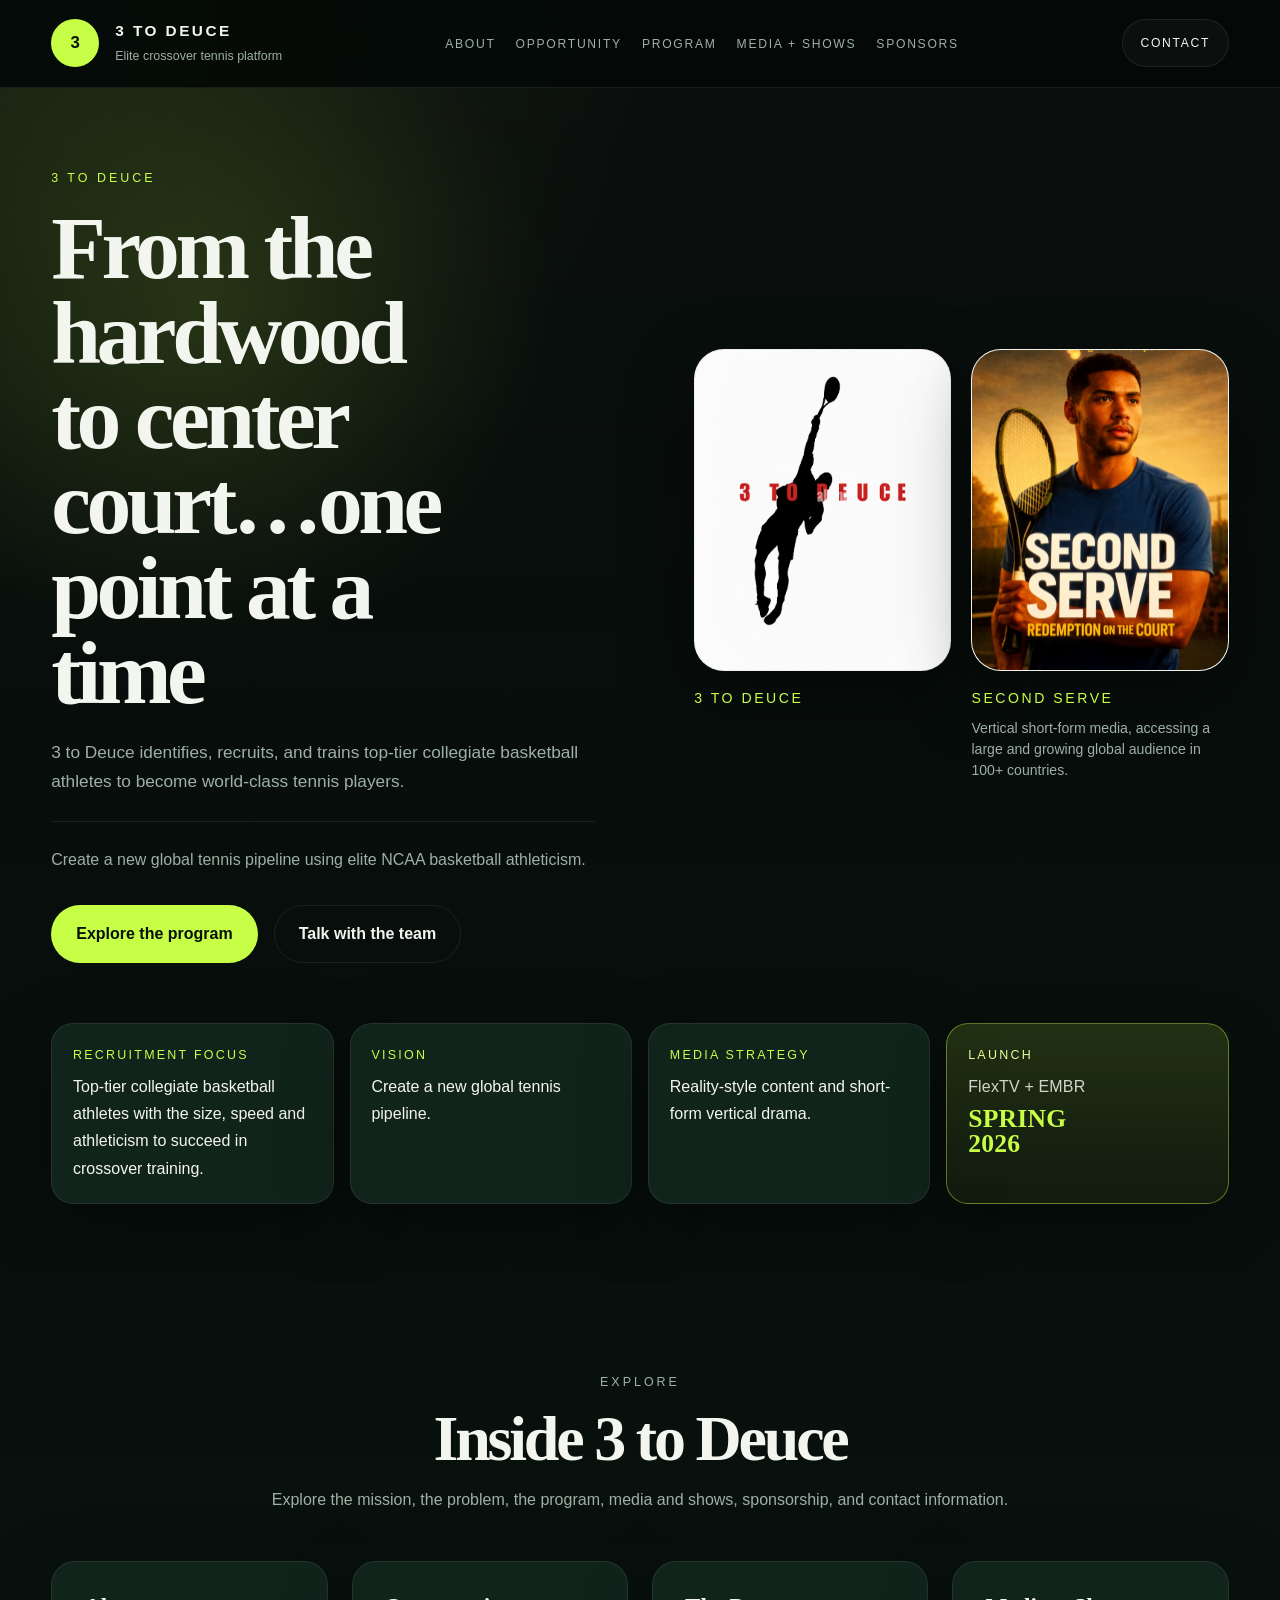
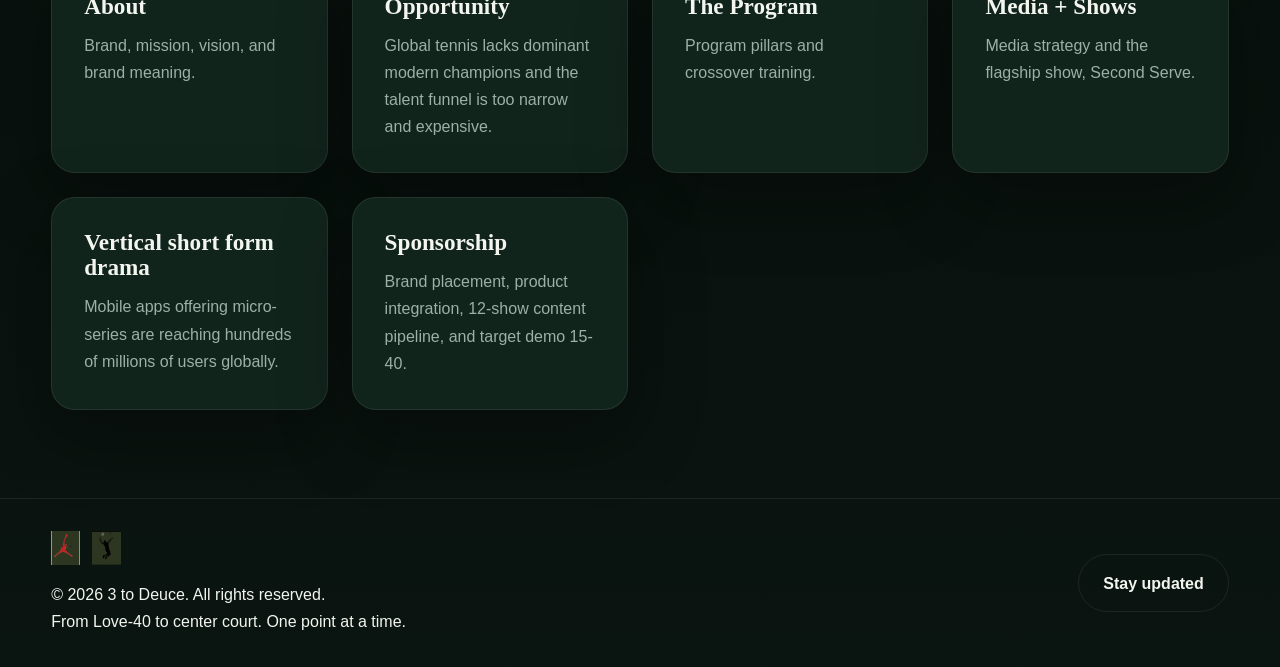
==== index.html @ 53a0b72f "Initial website publish" ====
<!DOCTYPE html>
<html lang="en">
<head>
    <meta charset="UTF-8">
    <meta name="viewport" content="width=device-width, initial-scale=1.0">
    <title>3 to Deuce | Home</title>
    <link rel="stylesheet" href="styles.css">
</head>
<body data-page="home">
    <header>
        <nav class="navbar">
            <div class="container nav-shell">
                <a class="brand-lockup" href="index.html" aria-label="3 to Deuce home">
                    <span class="brand-mark">3</span>
                    <span class="brand-copy">
                        <strong>3 to Deuce</strong>
                        <span>Elite crossover tennis platform</span>
                    </span>
                </a>
                <ul class="nav-menu nav-menu-desktop">
                    <li><a href="about.html">About</a></li>
                    <li><a href="opportunity.html">Opportunity</a></li>
                    <li><a href="program.html">Program</a></li>
                    <li><a href="media.html">Media + Shows</a></li>
                    <li><a href="sponsorship.html">Sponsors</a></li>
                </ul>
                <div class="nav-actions">
                    <a href="contact.html" class="nav-contact">Contact</a>
                    <button class="menu-toggle" type="button" aria-expanded="false" aria-controls="site-menu">
                        <span>Menu</span>
                        <span class="menu-toggle-icon" aria-hidden="true"></span>
                    </button>
                </div>
            </div>
            <div class="nav-panel" id="site-menu">
                <div class="container nav-panel-inner">
                    <ul class="nav-menu">
                        <li><a href="index.html">Home</a></li>
                        <li><a href="about.html">About</a></li>
                        <li><a href="opportunity.html">Opportunity</a></li>
                        <li><a href="program.html">The Program</a></li>
                        <li><a href="media.html">Media + Shows</a></li>
                        <li><a href="sponsorship.html">Sponsorship</a></li>
                        <li><a href="contact.html">Contact</a></li>
                    </ul>
                </div>
            </div>
        </nav>
    </header>

    <main>
        <section class="hero hero-home">
            <div class="container hero-content">
                <div class="hero-copy">
                    <p class="eyebrow">3 to Deuce</p>
                    <h1>From the hardwood to center court…one point at a time</h1>
                    <p class="lead">3 to Deuce identifies, recruits, and trains top-tier collegiate basketball athletes to become world-class tennis players.</p>
                    <div class="hero-summary reveal">
                        <p>Create a new global tennis pipeline using elite NCAA basketball athleticism.</p>
                    </div>
                    <div class="cta-group">
                        <a href="program.html" class="cta-button primary">Explore the program</a>
                        <a href="contact.html" class="cta-button ghost">Talk with the team</a>
                    </div>
                </div>
                <div class="hero-gallery reveal">
                    <div class="hero-visual">
                        <div class="hero-visual-frame">
                            <img src="images/updated-logo.jpg" alt="3 to Deuce tennis silhouette artwork">
                        </div>
                        <div class="hero-visual-caption">
                            <span>3 to Deuce</span>
                        </div>
                    </div>
                    <div class="hero-visual">
                        <div class="hero-visual-frame">
                            <img src="images/show-poster.png" alt="Second Serve poster">
                        </div>
                        <div class="hero-visual-caption hero-visual-caption-detail">
                            <span>Second Serve</span>
                            <p>Vertical short-form media, accessing a large and growing global audience in 100+ countries.</p>
                        </div>
                    </div>
                </div>
            </div>
            <div class="container stats-strip">
                <div class="stat-card reveal">
                    <span class="stat">Recruitment focus</span>
                    <p>Top-tier collegiate basketball athletes with the size, speed and athleticism to succeed in crossover training.</p>
                </div>
                <div class="stat-card reveal">
                    <span class="stat">Vision</span>
                    <p>Create a new global tennis pipeline.</p>
                </div>
                <div class="stat-card reveal">
                    <span class="stat">Media strategy</span>
                    <p>Reality-style content and short-form vertical drama.</p>
                </div>
                <div class="stat-card reveal launch-card">
                    <span class="stat">Launch</span>
                    <p class="launch-copy">FlexTV + EMBR</p>
                    <p class="launch-date"><span>Spring</span><span>2026</span></p>
                </div>
            </div>
        </section>

        <section class="section">
            <div class="container">
                <div class="section-header">
                    <p class="eyebrow">Explore</p>
                    <h2>Inside 3 to Deuce</h2>
                    <p>Explore the mission, the problem, the program, media and shows, sponsorship, and contact information.</p>
                </div>
                <div class="grid three-column">
                    <a class="card page-card reveal" href="about.html">
                        <h3>About</h3>
                        <p>Brand, mission, vision, and brand meaning.</p>
                    </a>
                    <a class="card page-card reveal" href="opportunity.html">
                        <h3>Opportunity</h3>
                        <p>Global tennis lacks dominant modern champions and the talent funnel is too narrow and expensive.</p>
                    </a>
                    <a class="card page-card reveal" href="program.html">
                        <h3>The Program</h3>
                        <p>Program pillars and crossover training.</p>
                    </a>
                    <a class="card page-card reveal" href="media.html">
                        <h3>Media + Shows</h3>
                        <p>Media strategy and the flagship show, Second Serve.</p>
                    </a>
                    <div class="card reveal">
                        <h3>Vertical short form drama</h3>
                        <p>Mobile apps offering micro-series are reaching hundreds of millions of users globally.</p>
                    </div>
                    <a class="card page-card reveal" href="sponsorship.html">
                        <h3>Sponsorship</h3>
                        <p>Brand placement, product integration, 12-show content pipeline, and target demo 15-40.</p>
                    </a>
                </div>
            </div>
        </section>
    </main>

    <footer>
        <div class="container footer-grid">
            <div>
                <div class="footer-logos">
                    <img src="images/logo1-transparent.png" alt="3 to Deuce silhouette logo">
                    <img src="images/logo2-transparent.png" alt="3 to Deuce wordmark logo">
                </div>
                <p>&copy; 2026 3 to Deuce. All rights reserved.</p>
                <p>From Love-40 to center court. One point at a time.</p>
            </div>
            <div class="footer-cta">
                <a href="contact.html" class="cta-button ghost">Stay updated</a>
            </div>
        </div>
    </footer>

    <script src="script.js"></script>
</body>
</html>
---- styles.css ----
* {
    margin: 0;
    padding: 0;
    box-sizing: border-box;
}

:root {
    --bg: #050a08;
    --bg-2: #0a1410;
    --surface: #0e1c17;
    --surface-2: #13261e;
    --card: rgba(19, 38, 30, 0.92);
    --text: #f3f5ef;
    --muted: #9db0a6;
    --accent: #c7ff47;
    --accent-dark: #9dd12a;
    --line: rgba(255, 255, 255, 0.08);
    --shadow: 0 24px 70px rgba(0, 0, 0, 0.38);
    --font-sans: "Avenir Next", "Helvetica Neue", "Arial Narrow", sans-serif;
    --font-serif: "Iowan Old Style", "Palatino Linotype", "Book Antiqua", serif;
}

html {
    scroll-behavior: smooth;
}

body {
    font-family: var(--font-sans);
    line-height: 1.7;
    color: var(--text);
    background:
        radial-gradient(circle at top left, rgba(199, 255, 71, 0.09), transparent 25%),
        linear-gradient(180deg, var(--bg) 0%, var(--bg-2) 100%);
}

img {
    max-width: 100%;
    display: block;
}

a {
    color: inherit;
}

.container {
    width: min(1240px, 92vw);
    margin: 0 auto;
}

.navbar {
    position: sticky;
    top: 0;
    z-index: 30;
    background: rgba(5, 10, 8, 0.92);
    backdrop-filter: blur(18px);
    border-bottom: 1px solid var(--line);
}

.navbar.scrolled {
    box-shadow: 0 14px 40px rgba(0, 0, 0, 0.35);
}

.nav-shell {
    display: flex;
    align-items: center;
    justify-content: space-between;
    gap: 1.25rem;
    padding: 1.15rem 0;
}

.brand-lockup {
    display: inline-flex;
    align-items: center;
    gap: 1rem;
    text-decoration: none;
    flex-shrink: 0;
}

.brand-mark {
    display: inline-flex;
    align-items: center;
    justify-content: center;
    width: 48px;
    height: 48px;
    border-radius: 999px;
    background: var(--accent);
    color: #071008;
    font-size: 1.05rem;
    font-weight: 800;
}

.brand-copy {
    display: flex;
    flex-direction: column;
    gap: 0.1rem;
}

.brand-copy strong {
    text-transform: uppercase;
    letter-spacing: 0.16em;
    font-size: 0.96rem;
}

.brand-copy span {
    color: var(--muted);
    font-size: 0.78rem;
}

.nav-menu {
    list-style: none;
}

.nav-menu-desktop {
    display: flex;
    align-items: center;
    justify-content: center;
    gap: 1.25rem;
    flex: 1;
    min-width: 0;
}

.nav-menu-desktop a,
.nav-contact,
.menu-toggle {
    text-decoration: none;
    text-transform: uppercase;
    letter-spacing: 0.14em;
    font-size: 0.76rem;
}

.nav-menu-desktop a {
    color: var(--muted);
    padding: 0.5rem 0;
    border-bottom: 1px solid transparent;
}

.nav-menu-desktop a:hover,
.nav-menu-desktop a.is-active {
    color: var(--accent);
    border-color: var(--accent);
}

.nav-actions {
    display: flex;
    align-items: center;
    gap: 0.75rem;
}

.nav-contact,
.menu-toggle,
.cta-button,
.submit-button {
    border-radius: 999px;
}

.nav-contact,
.menu-toggle {
    display: inline-flex;
    align-items: center;
    gap: 0.75rem;
    min-height: 46px;
    padding: 0.8rem 1.1rem;
    border: 1px solid var(--line);
    background: rgba(255, 255, 255, 0.03);
}

.nav-contact:hover,
.menu-toggle:hover {
    border-color: rgba(199, 255, 71, 0.45);
    color: var(--accent);
}

.nav-contact.is-active {
    background: var(--accent);
    color: #071008;
    border-color: var(--accent);
}

.menu-toggle {
    display: none;
    color: var(--text);
    cursor: pointer;
}

.menu-toggle-icon,
.menu-toggle-icon::before,
.menu-toggle-icon::after {
    display: block;
    width: 18px;
    height: 1.5px;
    background: currentColor;
    transition: transform 0.25s ease;
    content: "";
}

.menu-toggle-icon {
    position: relative;
}

.menu-toggle-icon::before,
.menu-toggle-icon::after {
    position: absolute;
    left: 0;
}

.menu-toggle-icon::before {
    top: -6px;
}

.menu-toggle-icon::after {
    top: 6px;
}

.navbar.menu-open .menu-toggle-icon {
    background: transparent;
}

.navbar.menu-open .menu-toggle-icon::before {
    transform: translateY(6px) rotate(45deg);
}

.navbar.menu-open .menu-toggle-icon::after {
    transform: translateY(-6px) rotate(-45deg);
}

.nav-panel {
    max-height: 0;
    overflow: hidden;
    border-top: 1px solid transparent;
    transition: max-height 0.3s ease, border-color 0.3s ease;
}

.navbar.menu-open .nav-panel {
    max-height: 420px;
    border-color: var(--line);
}

.nav-panel-inner {
    display: block;
    padding: 1.5rem 0 2rem;
}

.nav-panel .nav-menu {
    display: grid;
    grid-template-columns: repeat(2, minmax(180px, 1fr));
    gap: 0.8rem 1.5rem;
}

.nav-panel .nav-menu a {
    text-decoration: none;
    font-family: var(--font-serif);
    font-size: clamp(1.2rem, 2vw, 1.6rem);
    line-height: 1.1;
}

.nav-panel .nav-menu a:hover,
.nav-panel .nav-menu a.is-active {
    color: var(--accent);
}

.hero,
.page-hero {
    position: relative;
    overflow: hidden;
}

.hero {
    padding: 5rem 0 5rem;
}

.page-hero {
    padding: 4.5rem 0 2.5rem;
}

.hero::before,
.page-hero::before {
    content: "";
    position: absolute;
    inset: 0;
    background:
        radial-gradient(circle at 16% 18%, rgba(199, 255, 71, 0.12), transparent 24%),
        linear-gradient(180deg, rgba(255, 255, 255, 0.02), transparent 60%);
    pointer-events: none;
}

.hero-content,
.page-hero .container {
    position: relative;
    z-index: 1;
}

.hero-content {
    display: grid;
    grid-template-columns: minmax(0, 1.05fr) minmax(320px, 0.95fr);
    gap: 3.25rem;
    align-items: center;
}

.eyebrow {
    margin-bottom: 1rem;
    color: var(--accent);
    text-transform: uppercase;
    letter-spacing: 0.24em;
    font-size: 0.78rem;
}

.hero-copy h1,
.page-hero h1,
.section-header h2 {
    font-family: var(--font-serif);
    line-height: 0.95;
    letter-spacing: -0.05em;
}

.hero-copy h1 {
    max-width: 9ch;
    font-size: clamp(3.4rem, 7vw, 6.9rem);
    margin-bottom: 1.4rem;
}

.page-hero h1 {
    max-width: 12ch;
    font-size: clamp(3rem, 6vw, 5.4rem);
    margin-bottom: 1rem;
}

.section-header {
    max-width: 760px;
    margin: 0 auto 3rem;
    text-align: center;
}

.section-header-left {
    margin: 0;
    text-align: left;
}

.section-header h2 {
    font-size: clamp(2.3rem, 5vw, 4.1rem);
    margin-bottom: 1rem;
}

.section-header p,
.lead,
.hero-summary,
.page-hero .lead {
    color: var(--muted);
}

.lead {
    max-width: 38rem;
    font-size: 1.08rem;
}

.hero-summary {
    max-width: 34rem;
    margin-top: 1.5rem;
    padding-top: 1.5rem;
    border-top: 1px solid var(--line);
}

.cta-group {
    display: flex;
    flex-wrap: wrap;
    gap: 1rem;
    margin-top: 2rem;
}

.cta-button {
    display: inline-flex;
    align-items: center;
    justify-content: center;
    min-height: 50px;
    padding: 0.9rem 1.5rem;
    border: 1px solid transparent;
    font-weight: 700;
    text-decoration: none;
}

.cta-button.primary,
.submit-button {
    background: var(--accent);
    color: #071008;
}

.cta-button.primary:hover,
.submit-button:hover {
    background: var(--accent-dark);
}

.cta-button.ghost {
    background: transparent;
    border-color: var(--line);
    color: var(--text);
}

.cta-button.ghost:hover {
    border-color: rgba(199, 255, 71, 0.45);
    color: var(--accent);
}

.hero-visual {
    justify-self: end;
    width: min(100%, 470px);
}

.hero-gallery {
    display: grid;
    grid-template-columns: repeat(2, minmax(0, 1fr));
    gap: 1.25rem;
    align-items: start;
    justify-self: end;
    width: min(100%, 760px);
}

.hero-home .hero-gallery .hero-visual {
    width: 100%;
}

.hero-visual-frame {
    background: #eef0ea;
    border-radius: 30px;
    overflow: hidden;
    border: 1px solid rgba(255, 255, 255, 0.08);
    box-shadow: var(--shadow);
}

.hero-visual-frame img {
    width: 100%;
    aspect-ratio: 4 / 5;
    object-fit: cover;
}

.hero-visual-caption {
    display: flex;
    align-items: center;
    margin-top: 1rem;
    font-size: 0.88rem;
}

.hero-visual-caption span {
    color: var(--accent);
    text-transform: uppercase;
    letter-spacing: 0.18em;
    white-space: nowrap;
}

.hero-visual-caption-detail {
    display: grid;
    gap: 0.45rem;
    align-items: start;
}

.hero-visual-caption-detail p {
    margin: 0;
    color: var(--muted);
    line-height: 1.5;
}

.stats-strip {
    display: grid;
    grid-template-columns: repeat(4, minmax(0, 1fr));
    gap: 1rem;
    margin-top: 3.75rem;
}

.section {
    padding: 5.5rem 0;
}

.section + .section {
    border-top: 1px solid var(--line);
}

.grid {
    display: grid;
    gap: 1.5rem;
}

.grid.two-column {
    grid-template-columns: repeat(auto-fit, minmax(280px, 1fr));
}

.grid.three-column {
    grid-template-columns: repeat(auto-fit, minmax(260px, 1fr));
}

.grid.four-column {
    grid-template-columns: repeat(auto-fit, minmax(220px, 1fr));
}

.stat-card,
.card,
.story-card,
.highlight,
.contact-form,
.contact-info {
    background: var(--card);
    border: 1px solid var(--line);
    box-shadow: var(--shadow);
}

.stat-card {
    border-radius: 22px;
    padding: 1.3rem;
}

.launch-card {
    background: linear-gradient(180deg, rgba(199, 255, 71, 0.14), rgba(199, 255, 71, 0.05));
    border-color: rgba(199, 255, 71, 0.4);
    box-shadow: 0 24px 54px rgba(0, 0, 0, 0.34);
    overflow: hidden;
}

.launch-card .stat {
    color: #e6ff9a;
}

.stat {
    display: block;
    margin-bottom: 0.45rem;
    color: var(--accent);
    text-transform: uppercase;
    letter-spacing: 0.18em;
    font-size: 0.78rem;
}

.launch-badge {
    display: inline-flex;
    align-items: center;
    padding: 0.28rem 0.7rem;
    border-radius: 999px;
    background: rgba(199, 255, 71, 0.14);
    border: 1px solid rgba(199, 255, 71, 0.38);
    color: var(--accent);
    font-weight: 700;
    letter-spacing: 0.06em;
    text-transform: uppercase;
    white-space: nowrap;
}

.launch-copy {
    margin: 0;
    color: rgba(244, 245, 238, 0.84);
    font-size: 1rem;
    letter-spacing: 0.01em;
}

.launch-date {
    margin: 0.45rem 0 0;
    display: grid;
    gap: 0.02rem;
    font-family: var(--font-serif);
    font-size: clamp(1.7rem, 3.2vw, 2.45rem);
    font-weight: 900;
    line-height: 0.92;
    color: var(--accent);
    text-transform: uppercase;
    letter-spacing: 0.01em;
    text-shadow: 0 0 18px rgba(199, 255, 71, 0.18);
}

.launch-date span {
    display: block;
}

.launch-card .launch-date {
    font-size: clamp(1.3rem, 2vw, 1.85rem) !important;
    line-height: 0.96;
    letter-spacing: 0.01em;
    text-shadow: none;
    max-width: 100%;
}

.card,
.story-card,
.highlight,
.cta-panel {
    border-radius: 24px;
    padding: 2rem;
}

.card {
    min-height: 100%;
}

.page-card {
    text-decoration: none;
    transition: transform 0.2s ease, border-color 0.2s ease;
}

.page-card:hover {
    transform: translateY(-4px);
    border-color: rgba(199, 255, 71, 0.45);
}

.card h3,
.card h4,
.story-card h3,
.highlight h4,
.cta-panel p {
    font-family: var(--font-serif);
    line-height: 1.08;
}

.card h3,
.card h4,
.story-card h3 {
    font-size: 1.45rem;
    margin-bottom: 0.8rem;
}

.card p,
.story-card p,
.highlight p,
.contact-info p,
.cta-panel {
    color: var(--muted);
}

.story-card {
    margin-top: 2rem;
}

.pipeline {
    display: grid;
    grid-template-columns: repeat(auto-fit, minmax(220px, 1fr));
    gap: 1.25rem;
    margin-top: 2rem;
}

.pipeline h4 {
    color: var(--accent);
    margin-bottom: 0.45rem;
}

.media-panel {
    margin-top: 2rem;
}

.media-panel.highlight .partner-name {
    margin: 0.45rem 0 0.85rem;
    font-family: var(--font-serif);
    font-size: clamp(2.4rem, 5vw, 3.6rem) !important;
    font-weight: 900;
    line-height: 0.92;
    color: var(--accent) !important;
    letter-spacing: 0.02em;
    text-shadow: 0 0 18px rgba(199, 255, 71, 0.16);
}

.show-layout {
    display: grid;
    grid-template-columns: minmax(260px, 0.75fr) minmax(0, 1fr);
    gap: 2rem;
    align-items: center;
}

.show-poster img {
    width: 100%;
    border-radius: 20px;
    border: 1px solid var(--line);
}

.show-meta {
    margin-top: 1rem;
    padding-left: 1rem;
    border-left: 2px solid var(--accent);
}

.sponsorship-hero {
    display: grid;
    grid-template-columns: minmax(0, 1fr) 220px;
    gap: 2rem;
    align-items: center;
    margin-bottom: 2.5rem;
}

.sponsorship-visual img {
    filter: drop-shadow(0 18px 38px rgba(0, 0, 0, 0.38));
}

.cta-panel {
    margin-top: 2rem;
    border: 1px solid rgba(199, 255, 71, 0.22);
    background: rgba(199, 255, 71, 0.05);
    text-align: center;
}

.contact-layout {
    display: grid;
    grid-template-columns: repeat(auto-fit, minmax(300px, 1fr));
    gap: 2rem;
}

.contact-form,
.contact-info {
    border-radius: 26px;
    padding: 2rem;
}

.form-group {
    margin-bottom: 1.35rem;
}

label {
    display: block;
    margin-bottom: 0.45rem;
    color: var(--muted);
    text-transform: uppercase;
    letter-spacing: 0.14em;
    font-size: 0.78rem;
}

input,
textarea {
    width: 100%;
    padding: 0.95rem 1rem;
    border-radius: 16px;
    border: 1px solid var(--line);
    background: rgba(255, 255, 255, 0.03);
    color: var(--text);
    font: inherit;
}

input:focus,
textarea:focus {
    outline: 1px solid var(--accent);
    outline-offset: 2px;
}

.submit-button {
    width: 100%;
    min-height: 50px;
    border: none;
    font-size: 1rem;
    font-weight: 700;
    cursor: pointer;
}

footer {
    border-top: 1px solid var(--line);
}

.footer-grid {
    display: flex;
    justify-content: space-between;
    align-items: center;
    gap: 2rem;
    padding: 2rem 0;
}

.footer-logos {
    display: flex;
    align-items: center;
    gap: 0.75rem;
    margin-bottom: 1rem;
}

.footer-logos img {
    height: 34px;
    width: auto;
}

.site-footer-minimal {
    background: rgba(0, 0, 0, 0.15);
}

.reveal {
    opacity: 0;
    transform: translateY(22px);
    transition: opacity 0.7s ease, transform 0.7s ease;
}

.reveal.show {
    opacity: 1;
    transform: translateY(0);
}

@media (max-width: 1080px) {
    .hero-content,
    .stats-strip,
    .show-layout,
    .sponsorship-hero {
        grid-template-columns: 1fr;
    }

    .hero-visual {
        justify-self: start;
    }

    .hero-gallery {
        grid-template-columns: 1fr;
        justify-self: start;
        width: min(100%, 470px);
    }
}

@media (max-width: 840px) {
    .nav-menu-desktop {
        display: none;
    }

    .menu-toggle {
        display: inline-flex;
    }

    .nav-panel .nav-menu {
        grid-template-columns: 1fr;
    }
}

@media (max-width: 640px) {
    .nav-shell {
        flex-wrap: wrap;
    }

    .brand-copy span {
        display: none;
    }

    .nav-actions {
        width: 100%;
        justify-content: space-between;
    }

    .hero,
    .page-hero,
    .section {
        padding-top: 4rem;
        padding-bottom: 4rem;
    }

    .hero-copy h1,
    .page-hero h1 {
        max-width: 100%;
    }

    .cta-group,
    .footer-grid {
        flex-direction: column;
        align-items: flex-start;
    }

    .card,
    .story-card,
    .highlight,
    .cta-panel,
    .contact-form,
    .contact-info {
        padding: 1.5rem;
    }
}
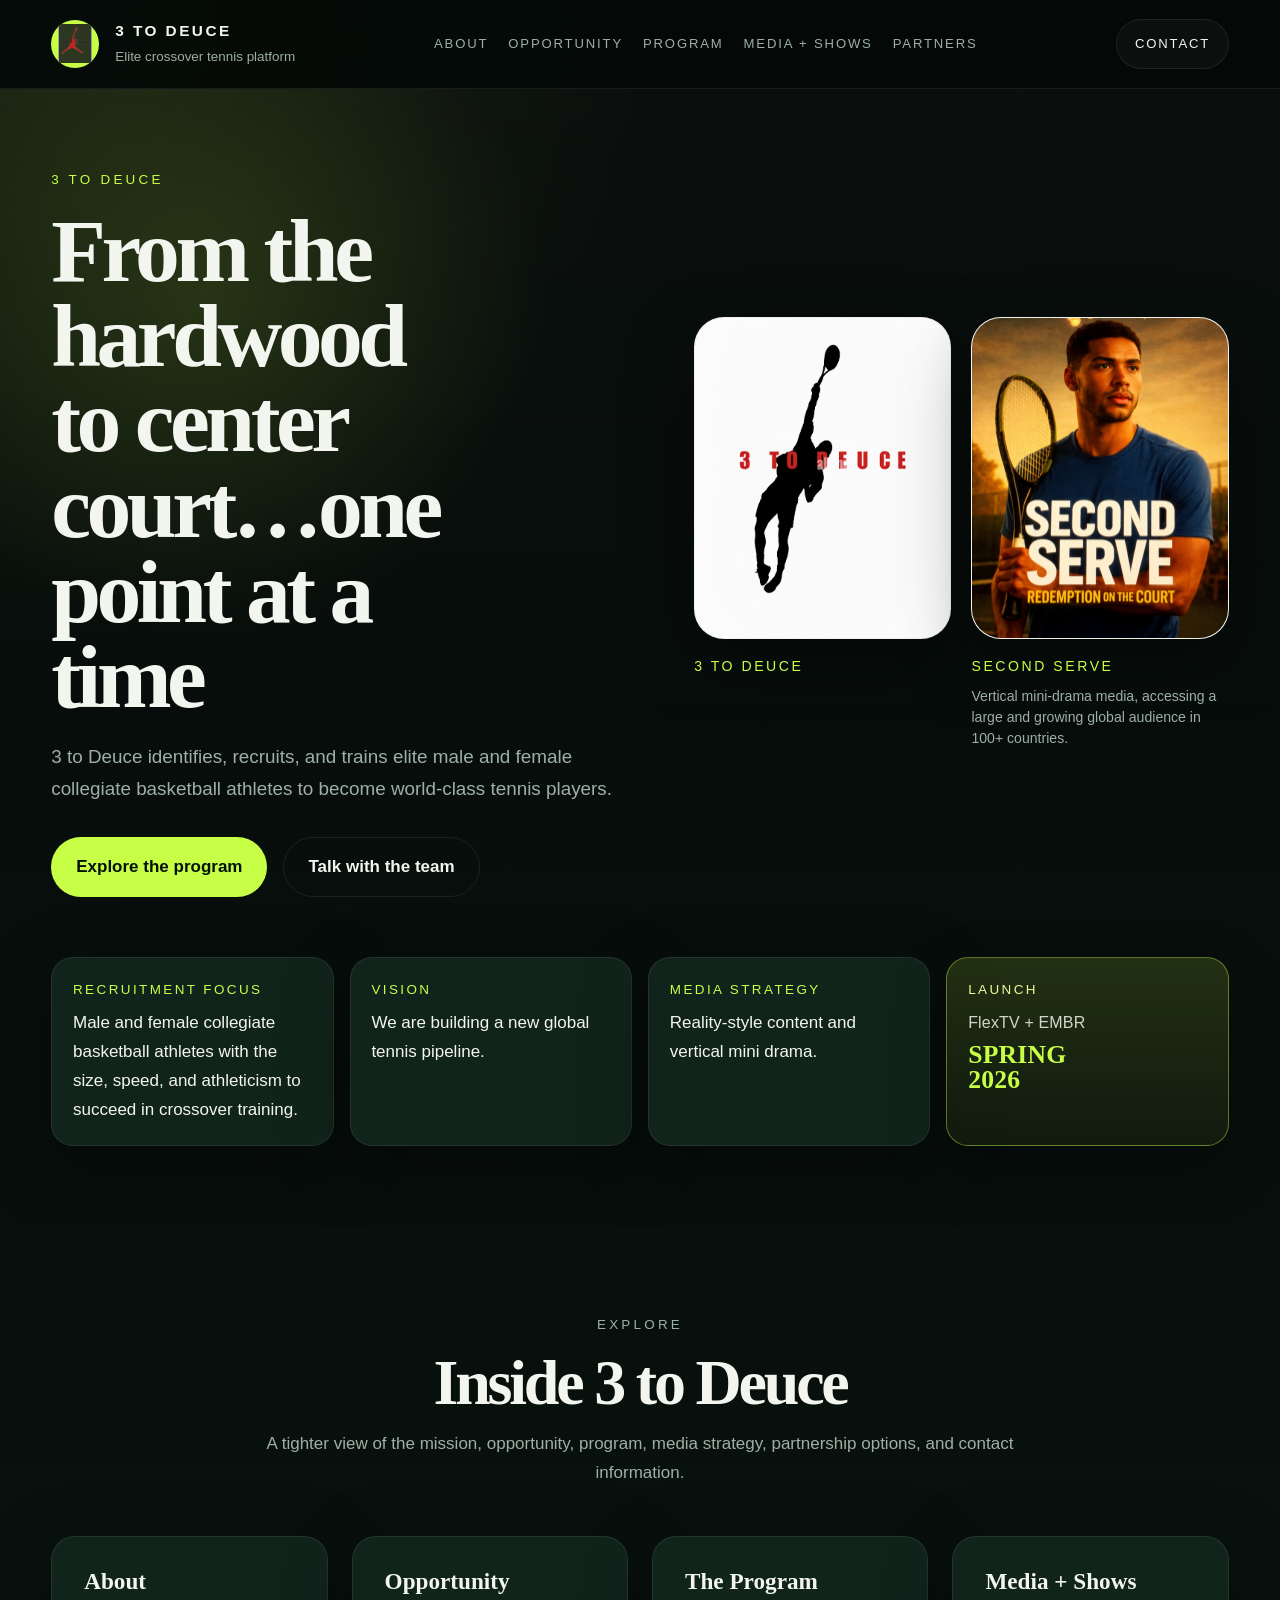
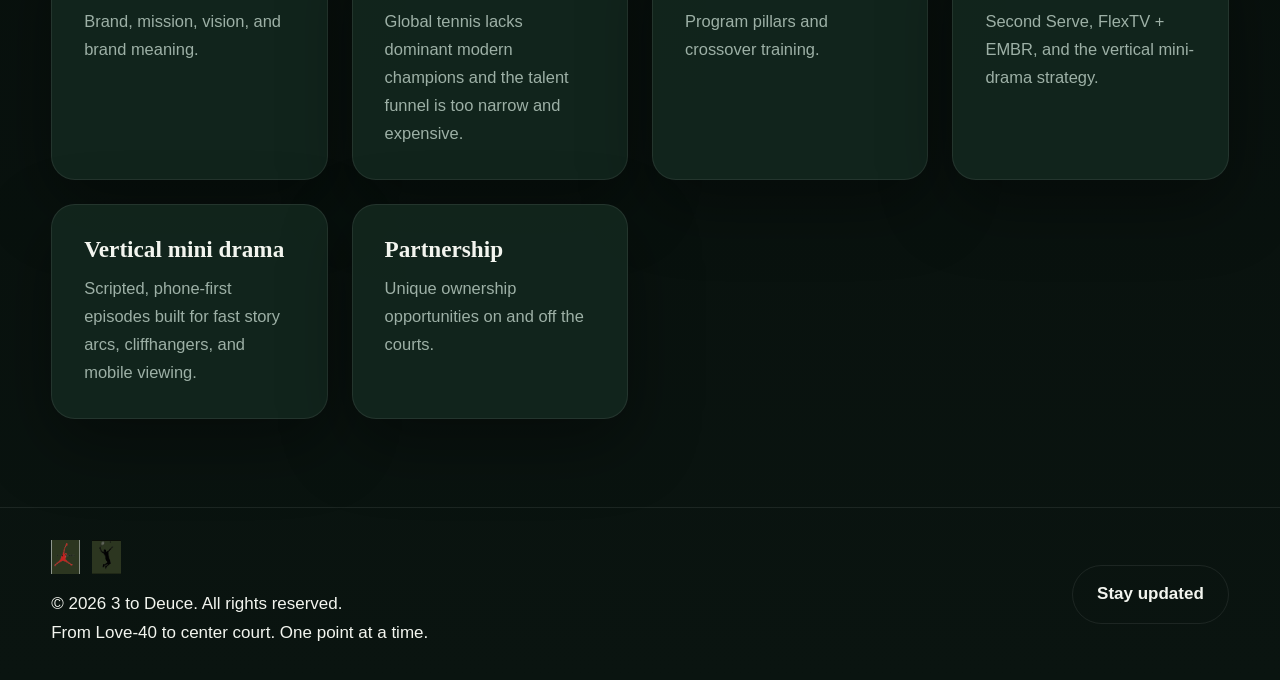
==== commit 556195ed: "Addressing comments" ====
--- a/index.html
+++ b/index.html
@@ -11,7 +11,7 @@
         <nav class="navbar">
             <div class="container nav-shell">
                 <a class="brand-lockup" href="index.html" aria-label="3 to Deuce home">
-                    <span class="brand-mark">3</span>
+                    <span class="brand-mark"><img src="images/logo1-transparent.png" alt="" aria-hidden="true"></span>
                     <span class="brand-copy">
                         <strong>3 to Deuce</strong>
                         <span>Elite crossover tennis platform</span>
@@ -22,7 +22,7 @@
                     <li><a href="opportunity.html">Opportunity</a></li>
                     <li><a href="program.html">Program</a></li>
                     <li><a href="media.html">Media + Shows</a></li>
-                    <li><a href="sponsorship.html">Sponsors</a></li>
+                    <li><a href="sponsorship.html">Partners</a></li>
                 </ul>
                 <div class="nav-actions">
                     <a href="contact.html" class="nav-contact">Contact</a>
@@ -40,7 +40,7 @@
                         <li><a href="opportunity.html">Opportunity</a></li>
                         <li><a href="program.html">The Program</a></li>
                         <li><a href="media.html">Media + Shows</a></li>
-                        <li><a href="sponsorship.html">Sponsorship</a></li>
+                        <li><a href="sponsorship.html">Partnership</a></li>
                         <li><a href="contact.html">Contact</a></li>
                     </ul>
                 </div>
@@ -54,10 +54,7 @@
                 <div class="hero-copy">
                     <p class="eyebrow">3 to Deuce</p>
                     <h1>From the hardwood to center court…one point at a time</h1>
-                    <p class="lead">3 to Deuce identifies, recruits, and trains top-tier collegiate basketball athletes to become world-class tennis players.</p>
-                    <div class="hero-summary reveal">
-                        <p>Create a new global tennis pipeline using elite NCAA basketball athleticism.</p>
-                    </div>
+                    <p class="lead">3 to Deuce identifies, recruits, and trains elite male and female collegiate basketball athletes to become world-class tennis players.</p>
                     <div class="cta-group">
                         <a href="program.html" class="cta-button primary">Explore the program</a>
                         <a href="contact.html" class="cta-button ghost">Talk with the team</a>
@@ -78,7 +75,7 @@
                         </div>
                         <div class="hero-visual-caption hero-visual-caption-detail">
                             <span>Second Serve</span>
-                            <p>Vertical short-form media, accessing a large and growing global audience in 100+ countries.</p>
+                            <p>Vertical mini-drama media, accessing a large and growing global audience in 100+ countries.</p>
                         </div>
                     </div>
                 </div>
@@ -86,15 +83,15 @@
             <div class="container stats-strip">
                 <div class="stat-card reveal">
                     <span class="stat">Recruitment focus</span>
-                    <p>Top-tier collegiate basketball athletes with the size, speed and athleticism to succeed in crossover training.</p>
+                    <p>Male and female collegiate basketball athletes with the size, speed, and athleticism to succeed in crossover training.</p>
                 </div>
                 <div class="stat-card reveal">
                     <span class="stat">Vision</span>
-                    <p>Create a new global tennis pipeline.</p>
+                    <p>We are building a new global tennis pipeline.</p>
                 </div>
                 <div class="stat-card reveal">
                     <span class="stat">Media strategy</span>
-                    <p>Reality-style content and short-form vertical drama.</p>
+                    <p>Reality-style content and vertical mini drama.</p>
                 </div>
                 <div class="stat-card reveal launch-card">
                     <span class="stat">Launch</span>
@@ -109,7 +106,7 @@
                 <div class="section-header">
                     <p class="eyebrow">Explore</p>
                     <h2>Inside 3 to Deuce</h2>
-                    <p>Explore the mission, the problem, the program, media and shows, sponsorship, and contact information.</p>
+                    <p>A tighter view of the mission, opportunity, program, media strategy, partnership options, and contact information.</p>
                 </div>
                 <div class="grid three-column">
                     <a class="card page-card reveal" href="about.html">
@@ -126,15 +123,15 @@
                     </a>
                     <a class="card page-card reveal" href="media.html">
                         <h3>Media + Shows</h3>
-                        <p>Media strategy and the flagship show, Second Serve.</p>
+                        <p>Second Serve, FlexTV + EMBR, and the vertical mini-drama strategy.</p>
                     </a>
                     <div class="card reveal">
-                        <h3>Vertical short form drama</h3>
-                        <p>Mobile apps offering micro-series are reaching hundreds of millions of users globally.</p>
+                        <h3>Vertical mini drama</h3>
+                        <p>Scripted, phone-first episodes built for fast story arcs, cliffhangers, and mobile viewing.</p>
                     </div>
                     <a class="card page-card reveal" href="sponsorship.html">
-                        <h3>Sponsorship</h3>
-                        <p>Brand placement, product integration, 12-show content pipeline, and target demo 15-40.</p>
+                        <h3>Partnership</h3>
+                        <p>Unique ownership opportunities on and off the courts.</p>
                     </a>
                 </div>
             </div>
--- a/styles.css
+++ b/styles.css
@@ -26,6 +26,7 @@
 
 body {
     font-family: var(--font-sans);
+    font-size: 17px;
     line-height: 1.7;
     color: var(--text);
     background:
@@ -83,12 +84,19 @@
     width: 48px;
     height: 48px;
     border-radius: 999px;
+    overflow: hidden;
     background: var(--accent);
     color: #071008;
     font-size: 1.05rem;
     font-weight: 800;
 }
 
+.brand-mark img {
+    width: 82%;
+    height: 82%;
+    object-fit: contain;
+}
+
 .brand-copy {
     display: flex;
     flex-direction: column;
@@ -103,7 +111,7 @@
 
 .brand-copy span {
     color: var(--muted);
-    font-size: 0.78rem;
+    font-size: 0.84rem;
 }
 
 .nav-menu {
@@ -125,7 +133,7 @@
     text-decoration: none;
     text-transform: uppercase;
     letter-spacing: 0.14em;
-    font-size: 0.76rem;
+    font-size: 0.82rem;
 }
 
 .nav-menu-desktop a {
@@ -301,7 +309,7 @@
     color: var(--accent);
     text-transform: uppercase;
     letter-spacing: 0.24em;
-    font-size: 0.78rem;
+    font-size: 0.84rem;
 }
 
 .hero-copy h1,
@@ -349,7 +357,7 @@
 
 .lead {
     max-width: 38rem;
-    font-size: 1.08rem;
+    font-size: 1.18rem;
 }
 
 .hero-summary {
@@ -522,7 +530,7 @@
     color: var(--accent);
     text-transform: uppercase;
     letter-spacing: 0.18em;
-    font-size: 0.78rem;
+    font-size: 0.84rem;
 }
 
 .launch-badge {
@@ -616,6 +624,7 @@
 .contact-info p,
 .cta-panel {
     color: var(--muted);
+    font-size: 1.03rem;
 }
 
 .story-card {
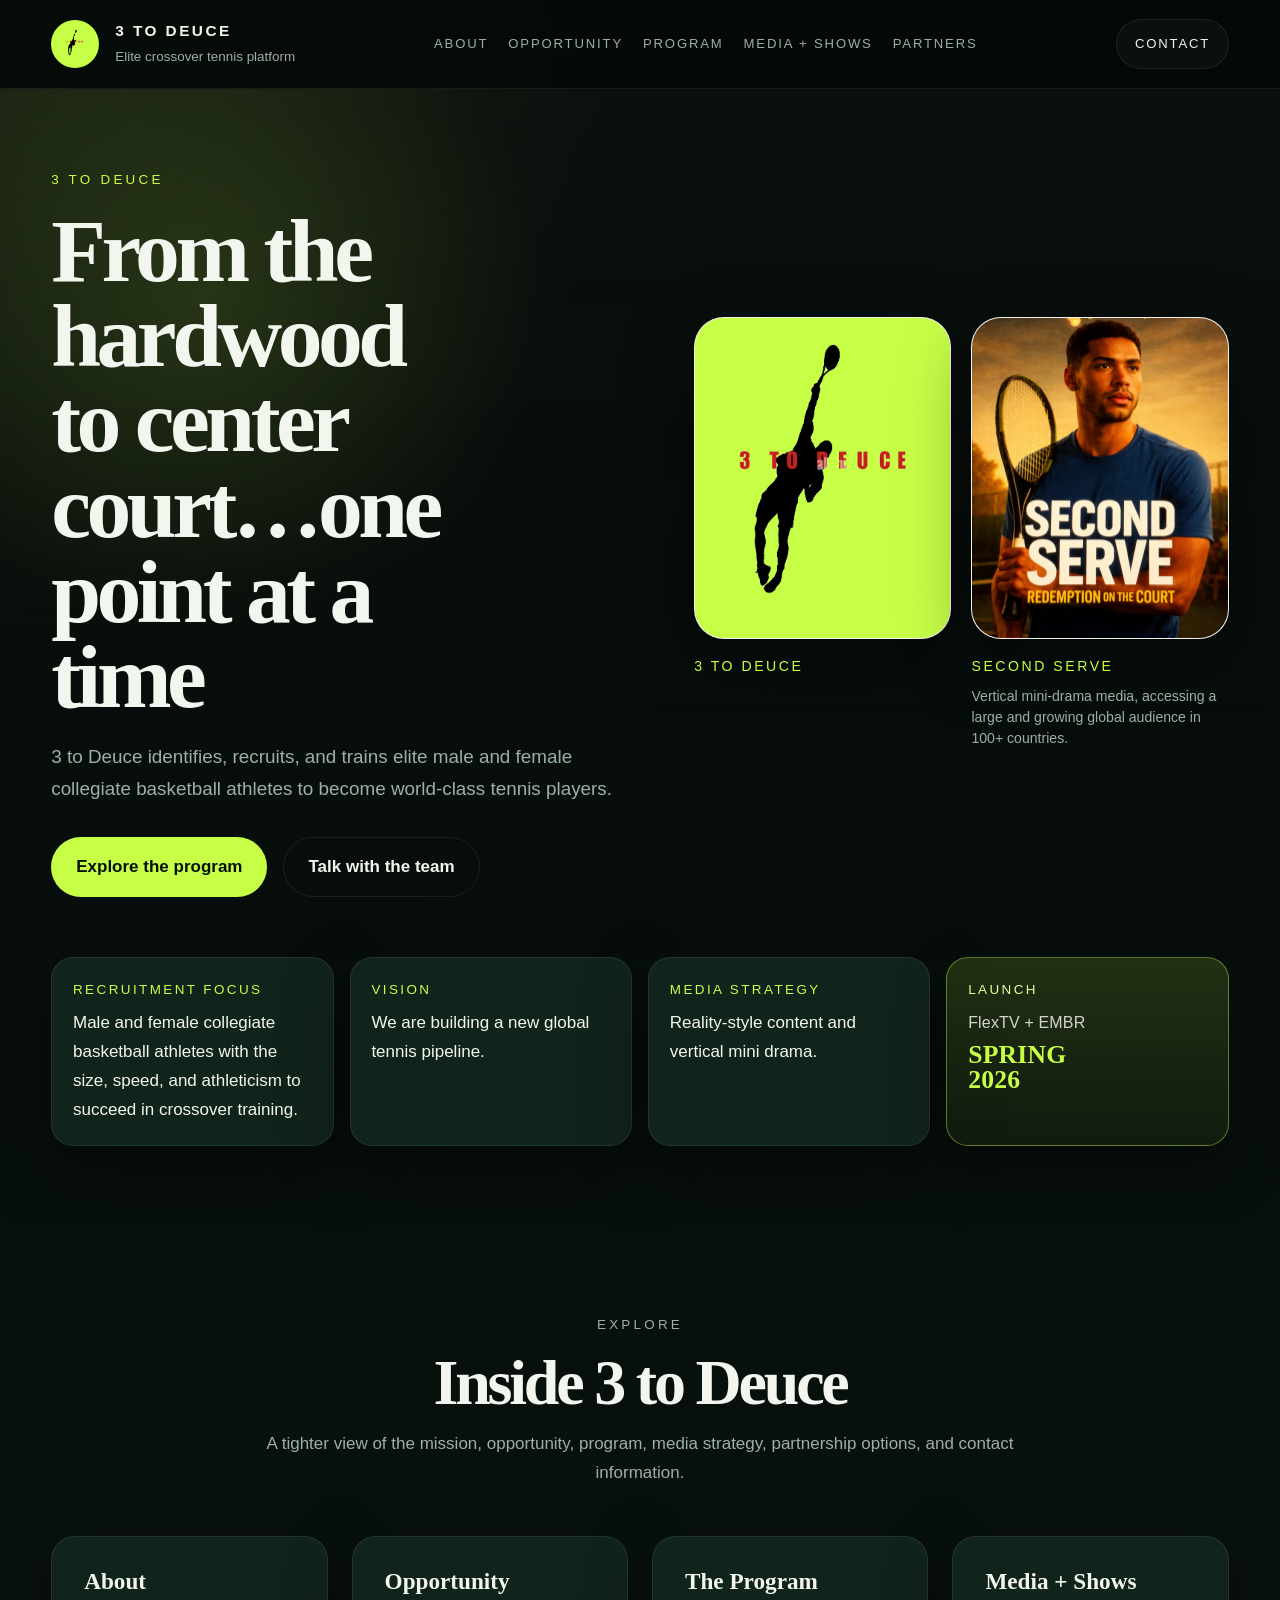
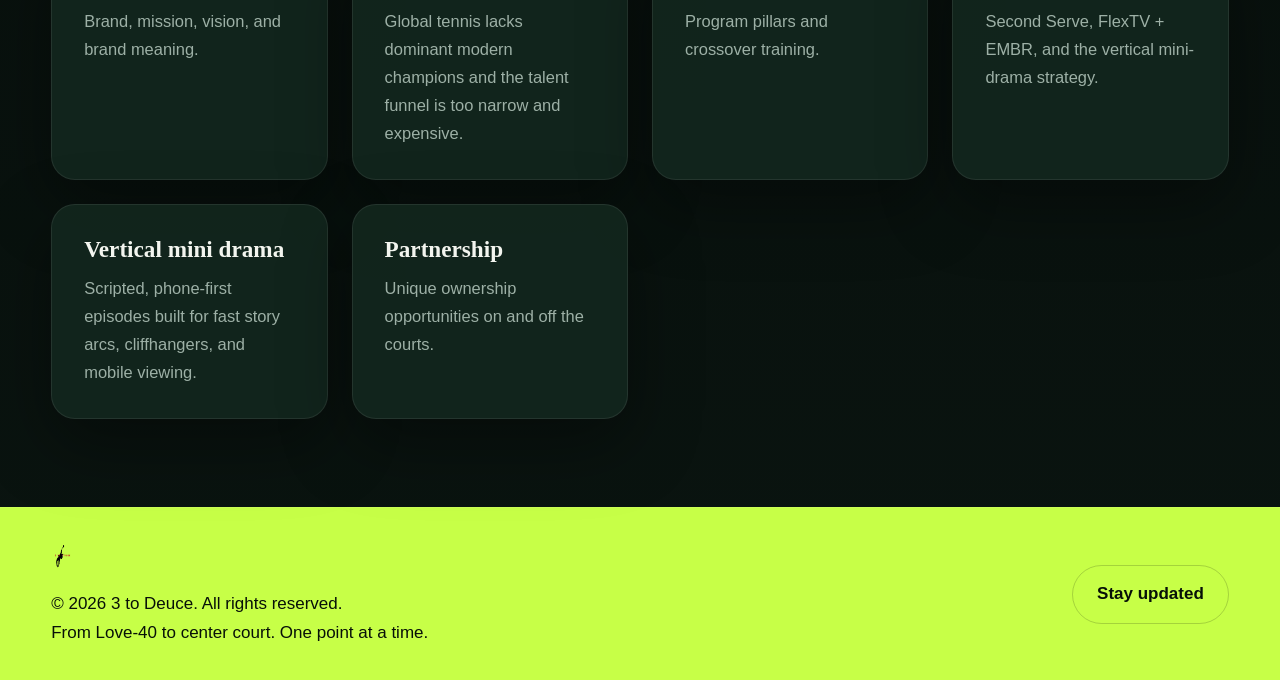
==== commit 9bb61f96: "updating logo" ====
--- a/index.html
+++ b/index.html
@@ -11,7 +11,7 @@
         <nav class="navbar">
             <div class="container nav-shell">
                 <a class="brand-lockup" href="index.html" aria-label="3 to Deuce home">
-                    <span class="brand-mark"><img src="images/logo1-transparent.png" alt="" aria-hidden="true"></span>
+                    <span class="brand-mark"><img src="images/updated-logo-accent.png" alt="" aria-hidden="true"></span>
                     <span class="brand-copy">
                         <strong>3 to Deuce</strong>
                         <span>Elite crossover tennis platform</span>
@@ -63,7 +63,7 @@
                 <div class="hero-gallery reveal">
                     <div class="hero-visual">
                         <div class="hero-visual-frame">
-                            <img src="images/updated-logo.jpg" alt="3 to Deuce tennis silhouette artwork">
+                            <img src="images/updated-logo-accent.png" alt="3 to Deuce tennis silhouette artwork">
                         </div>
                         <div class="hero-visual-caption">
                             <span>3 to Deuce</span>
@@ -142,8 +142,7 @@
         <div class="container footer-grid">
             <div>
                 <div class="footer-logos">
-                    <img src="images/logo1-transparent.png" alt="3 to Deuce silhouette logo">
-                    <img src="images/logo2-transparent.png" alt="3 to Deuce wordmark logo">
+                    <img src="images/updated-logo-accent.png" alt="3 to Deuce logo">
                 </div>
                 <p>&copy; 2026 3 to Deuce. All rights reserved.</p>
                 <p>From Love-40 to center court. One point at a time.</p>
--- a/styles.css
+++ b/styles.css
@@ -748,6 +748,8 @@
 }
 
 footer {
+    background: var(--accent);
+    color: #071008;
     border-top: 1px solid var(--line);
 }
 
@@ -769,6 +771,16 @@
 .footer-logos img {
     height: 34px;
     width: auto;
+}
+
+.footer-cta .cta-button.ghost {
+    border-color: rgba(7, 16, 8, 0.18);
+    color: #071008;
+}
+
+.footer-cta .cta-button.ghost:hover {
+    border-color: rgba(7, 16, 8, 0.42);
+    color: #071008;
 }
 
 .site-footer-minimal {
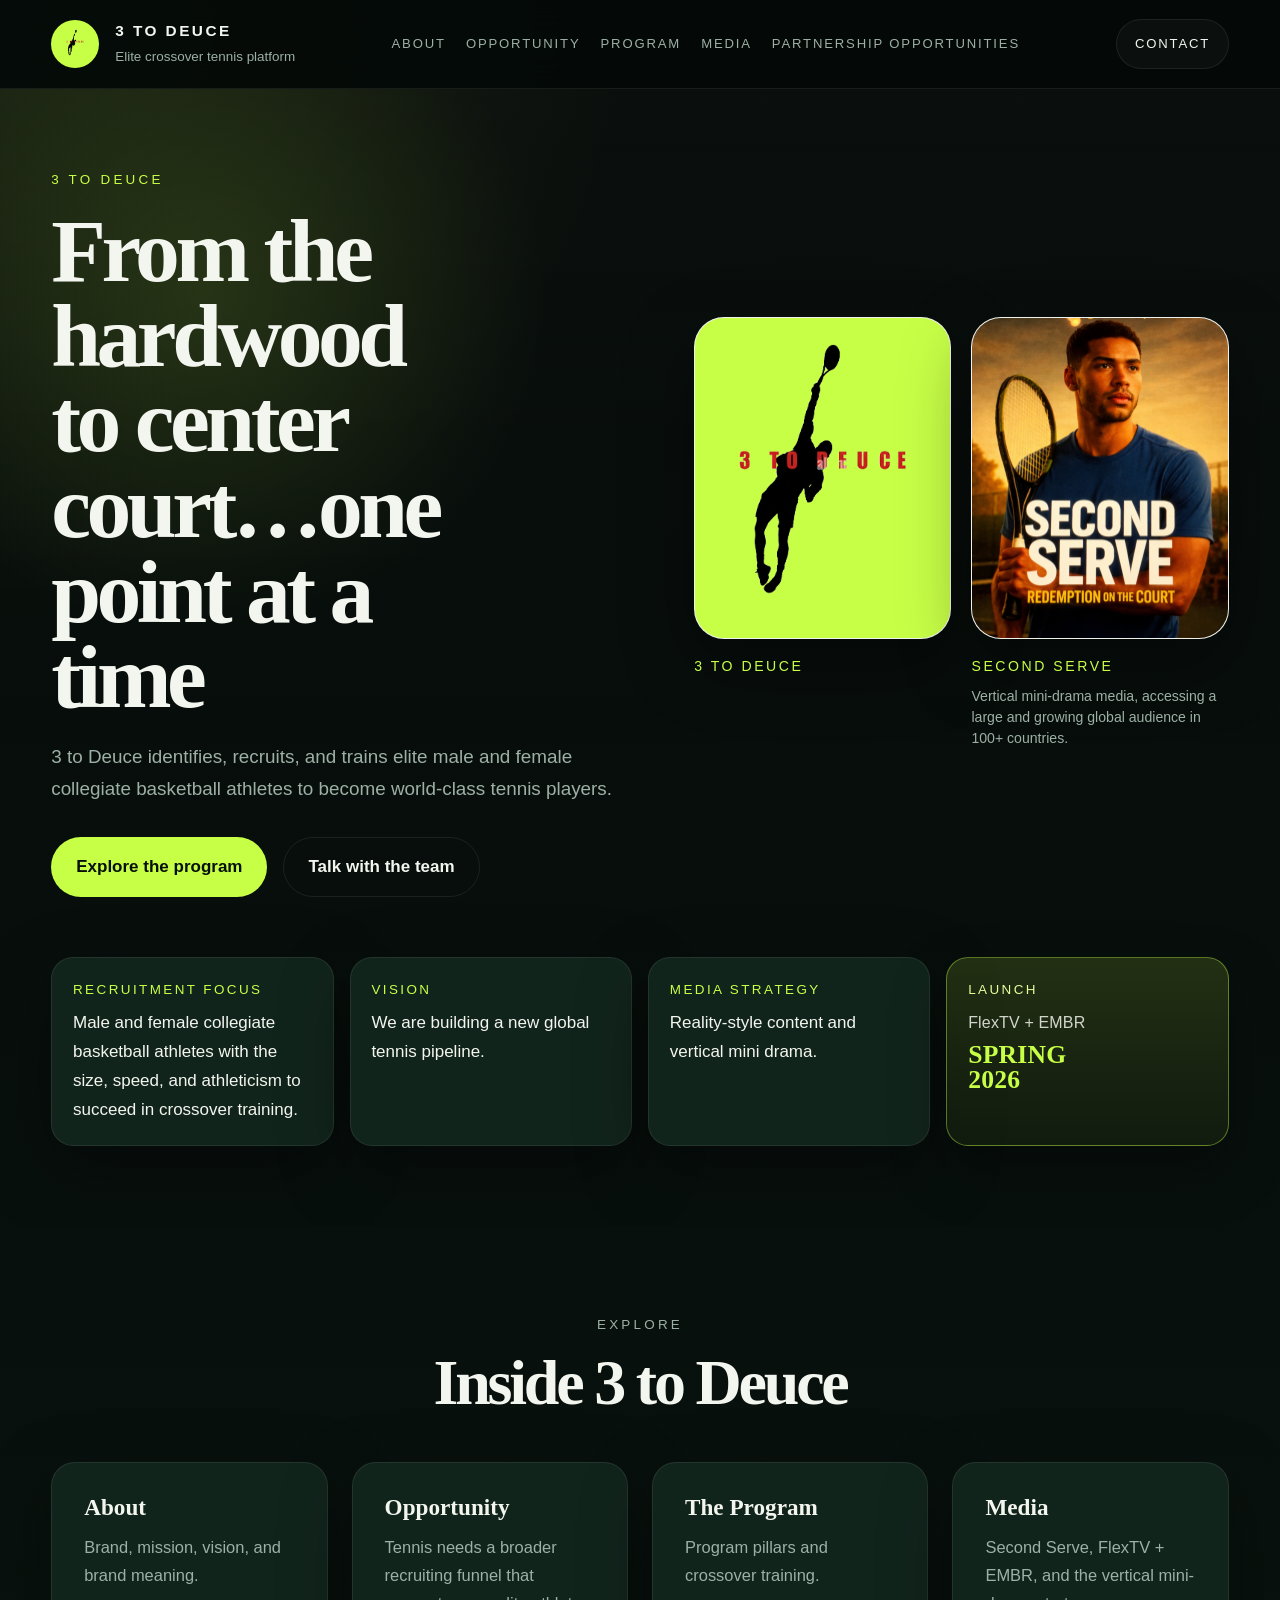
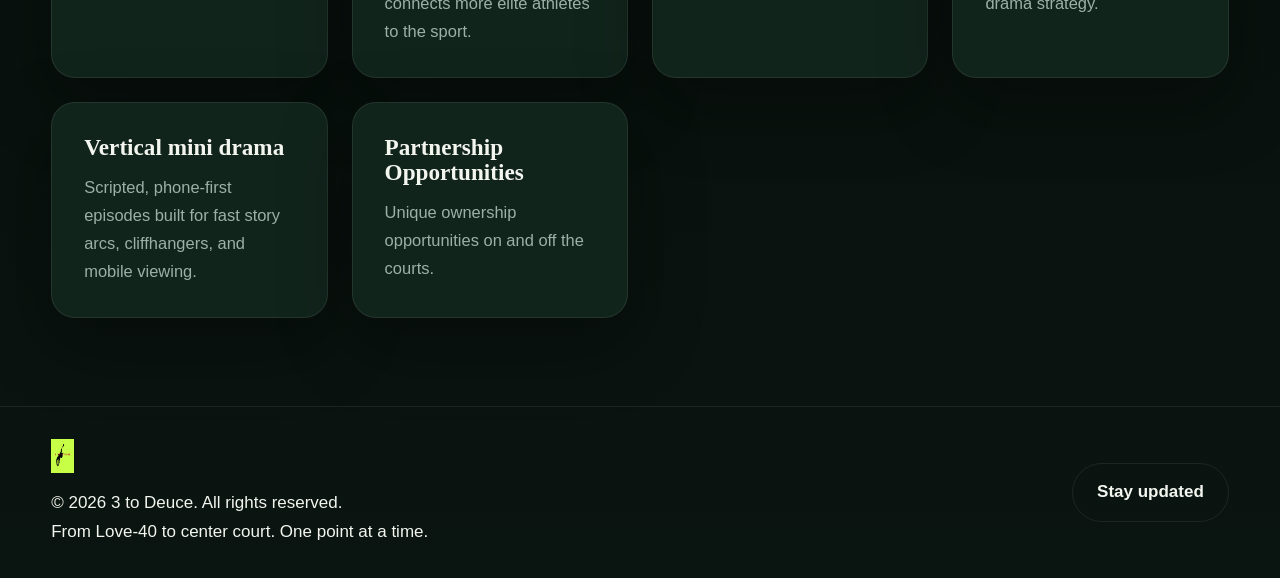
==== commit 7062ea54: "Updates" ====
--- a/index.html
+++ b/index.html
@@ -21,8 +21,8 @@
                     <li><a href="about.html">About</a></li>
                     <li><a href="opportunity.html">Opportunity</a></li>
                     <li><a href="program.html">Program</a></li>
-                    <li><a href="media.html">Media + Shows</a></li>
-                    <li><a href="sponsorship.html">Partners</a></li>
+                    <li><a href="media.html">Media</a></li>
+                    <li><a href="sponsorship.html">Partnership Opportunities</a></li>
                 </ul>
                 <div class="nav-actions">
                     <a href="contact.html" class="nav-contact">Contact</a>
@@ -39,8 +39,8 @@
                         <li><a href="about.html">About</a></li>
                         <li><a href="opportunity.html">Opportunity</a></li>
                         <li><a href="program.html">The Program</a></li>
-                        <li><a href="media.html">Media + Shows</a></li>
-                        <li><a href="sponsorship.html">Partnership</a></li>
+                        <li><a href="media.html">Media</a></li>
+                        <li><a href="sponsorship.html">Partnership Opportunities</a></li>
                         <li><a href="contact.html">Contact</a></li>
                     </ul>
                 </div>
@@ -106,7 +106,6 @@
                 <div class="section-header">
                     <p class="eyebrow">Explore</p>
                     <h2>Inside 3 to Deuce</h2>
-                    <p>A tighter view of the mission, opportunity, program, media strategy, partnership options, and contact information.</p>
                 </div>
                 <div class="grid three-column">
                     <a class="card page-card reveal" href="about.html">
@@ -115,14 +114,14 @@
                     </a>
                     <a class="card page-card reveal" href="opportunity.html">
                         <h3>Opportunity</h3>
-                        <p>Global tennis lacks dominant modern champions and the talent funnel is too narrow and expensive.</p>
+                        <p>Tennis needs a broader recruiting funnel that connects more elite athletes to the sport.</p>
                     </a>
                     <a class="card page-card reveal" href="program.html">
                         <h3>The Program</h3>
                         <p>Program pillars and crossover training.</p>
                     </a>
                     <a class="card page-card reveal" href="media.html">
-                        <h3>Media + Shows</h3>
+                        <h3>Media</h3>
                         <p>Second Serve, FlexTV + EMBR, and the vertical mini-drama strategy.</p>
                     </a>
                     <div class="card reveal">
@@ -130,7 +129,7 @@
                         <p>Scripted, phone-first episodes built for fast story arcs, cliffhangers, and mobile viewing.</p>
                     </div>
                     <a class="card page-card reveal" href="sponsorship.html">
-                        <h3>Partnership</h3>
+                        <h3>Partnership Opportunities</h3>
                         <p>Unique ownership opportunities on and off the courts.</p>
                     </a>
                 </div>
--- a/styles.css
+++ b/styles.css
@@ -748,8 +748,6 @@
 }
 
 footer {
-    background: var(--accent);
-    color: #071008;
     border-top: 1px solid var(--line);
 }
 
@@ -771,16 +769,6 @@
 .footer-logos img {
     height: 34px;
     width: auto;
-}
-
-.footer-cta .cta-button.ghost {
-    border-color: rgba(7, 16, 8, 0.18);
-    color: #071008;
-}
-
-.footer-cta .cta-button.ghost:hover {
-    border-color: rgba(7, 16, 8, 0.42);
-    color: #071008;
 }
 
 .site-footer-minimal {
@@ -799,6 +787,14 @@
 }
 
 @media (max-width: 1080px) {
+    .nav-menu-desktop {
+        display: none;
+    }
+
+    .menu-toggle {
+        display: inline-flex;
+    }
+
     .hero-content,
     .stats-strip,
     .show-layout,
@@ -818,14 +814,6 @@
 }
 
 @media (max-width: 840px) {
-    .nav-menu-desktop {
-        display: none;
-    }
-
-    .menu-toggle {
-        display: inline-flex;
-    }
-
     .nav-panel .nav-menu {
         grid-template-columns: 1fr;
     }
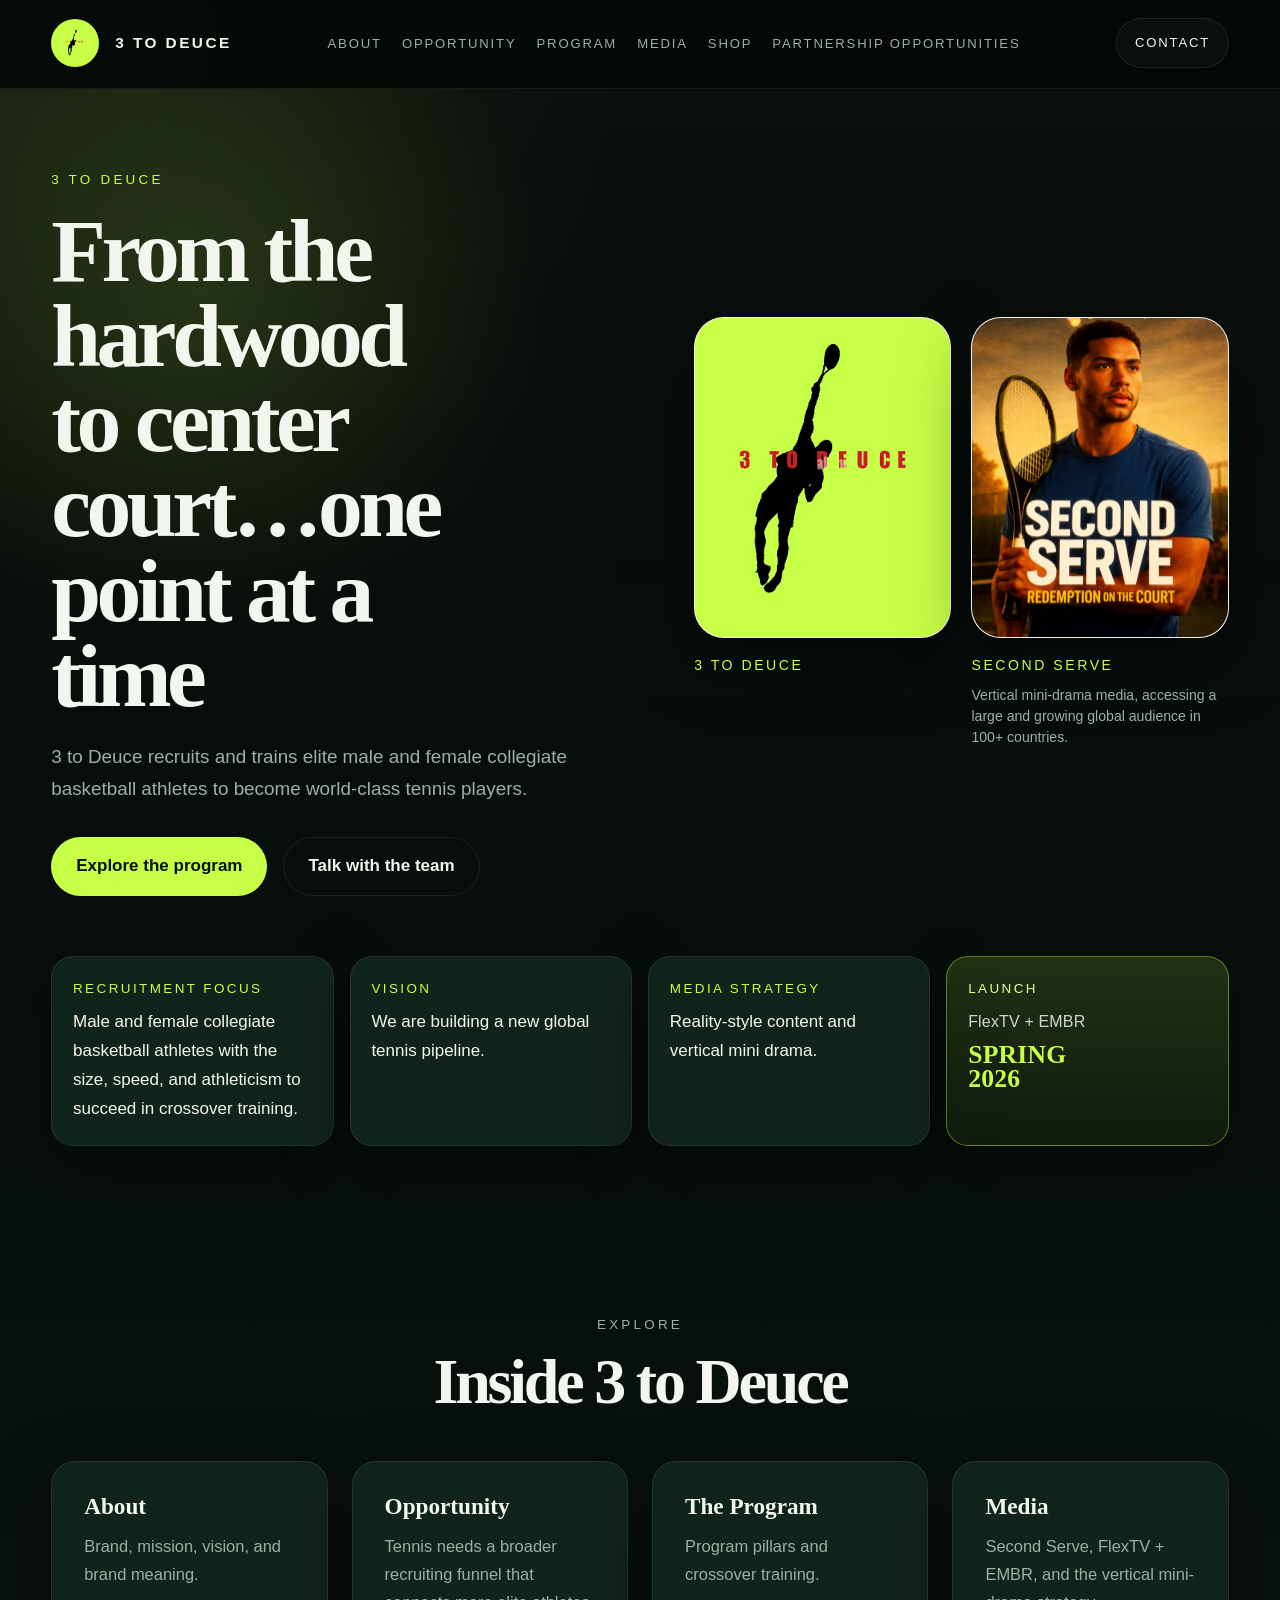
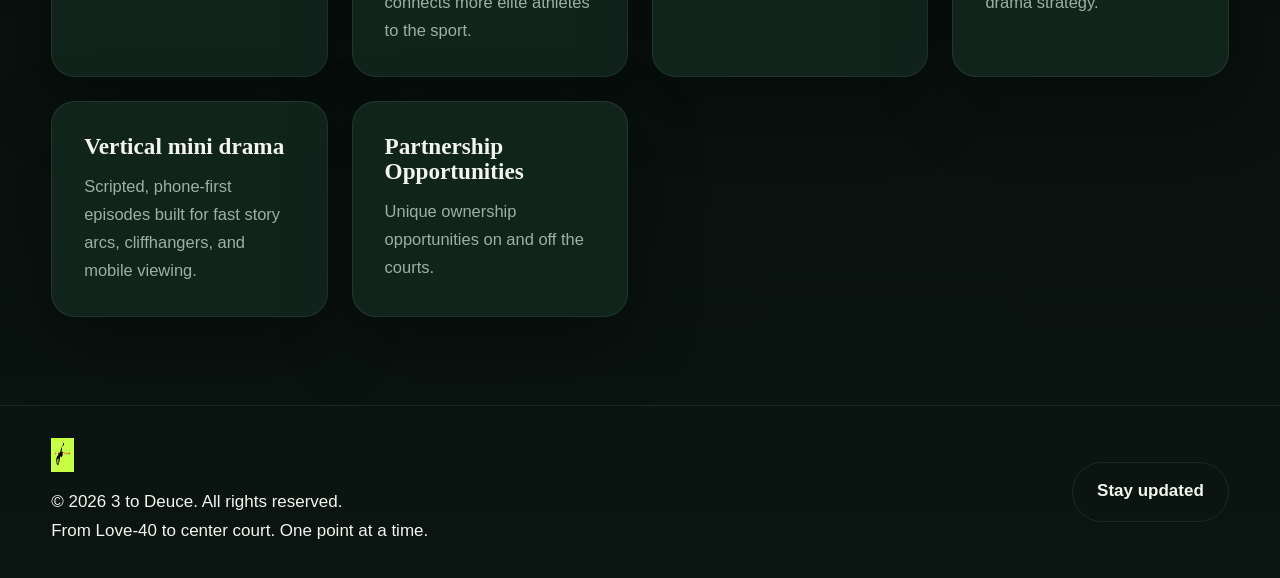
==== commit 357c4def: "coming soon shop" ====
--- a/index.html
+++ b/index.html
@@ -14,7 +14,6 @@
                     <span class="brand-mark"><img src="images/updated-logo-accent.png" alt="" aria-hidden="true"></span>
                     <span class="brand-copy">
                         <strong>3 to Deuce</strong>
-                        <span>Elite crossover tennis platform</span>
                     </span>
                 </a>
                 <ul class="nav-menu nav-menu-desktop">
@@ -22,6 +21,7 @@
                     <li><a href="opportunity.html">Opportunity</a></li>
                     <li><a href="program.html">Program</a></li>
                     <li><a href="media.html">Media</a></li>
+                    <li><a href="shop.html">Shop</a></li>
                     <li><a href="sponsorship.html">Partnership Opportunities</a></li>
                 </ul>
                 <div class="nav-actions">
@@ -40,6 +40,7 @@
                         <li><a href="opportunity.html">Opportunity</a></li>
                         <li><a href="program.html">The Program</a></li>
                         <li><a href="media.html">Media</a></li>
+                        <li><a href="shop.html">Shop</a></li>
                         <li><a href="sponsorship.html">Partnership Opportunities</a></li>
                         <li><a href="contact.html">Contact</a></li>
                     </ul>
@@ -54,7 +55,7 @@
                 <div class="hero-copy">
                     <p class="eyebrow">3 to Deuce</p>
                     <h1>From the hardwood to center court…one point at a time</h1>
-                    <p class="lead">3 to Deuce identifies, recruits, and trains elite male and female collegiate basketball athletes to become world-class tennis players.</p>
+                    <p class="lead">3 to Deuce recruits and trains elite male and female collegiate basketball athletes to become world-class tennis players.</p>
                     <div class="cta-group">
                         <a href="program.html" class="cta-button primary">Explore the program</a>
                         <a href="contact.html" class="cta-button ghost">Talk with the team</a>
--- a/styles.css
+++ b/styles.css
@@ -860,3 +860,28 @@
         padding: 1.5rem;
     }
 }
+
+.product-photo {
+    width: 100%;
+    border-radius: 8px;
+    margin-bottom: 1.25rem;
+    background: #fff;
+}
+
+.product-photo-placeholder {
+    aspect-ratio: 4 / 3;
+    background: var(--surface-2);
+    border: 1px dashed rgba(255, 255, 255, 0.12);
+    border-radius: 8px;
+    display: flex;
+    align-items: center;
+    justify-content: center;
+    margin-bottom: 1.25rem;
+}
+
+.product-photo-placeholder span {
+    color: var(--muted);
+    font-size: 0.82rem;
+    text-transform: uppercase;
+    letter-spacing: 0.14em;
+}
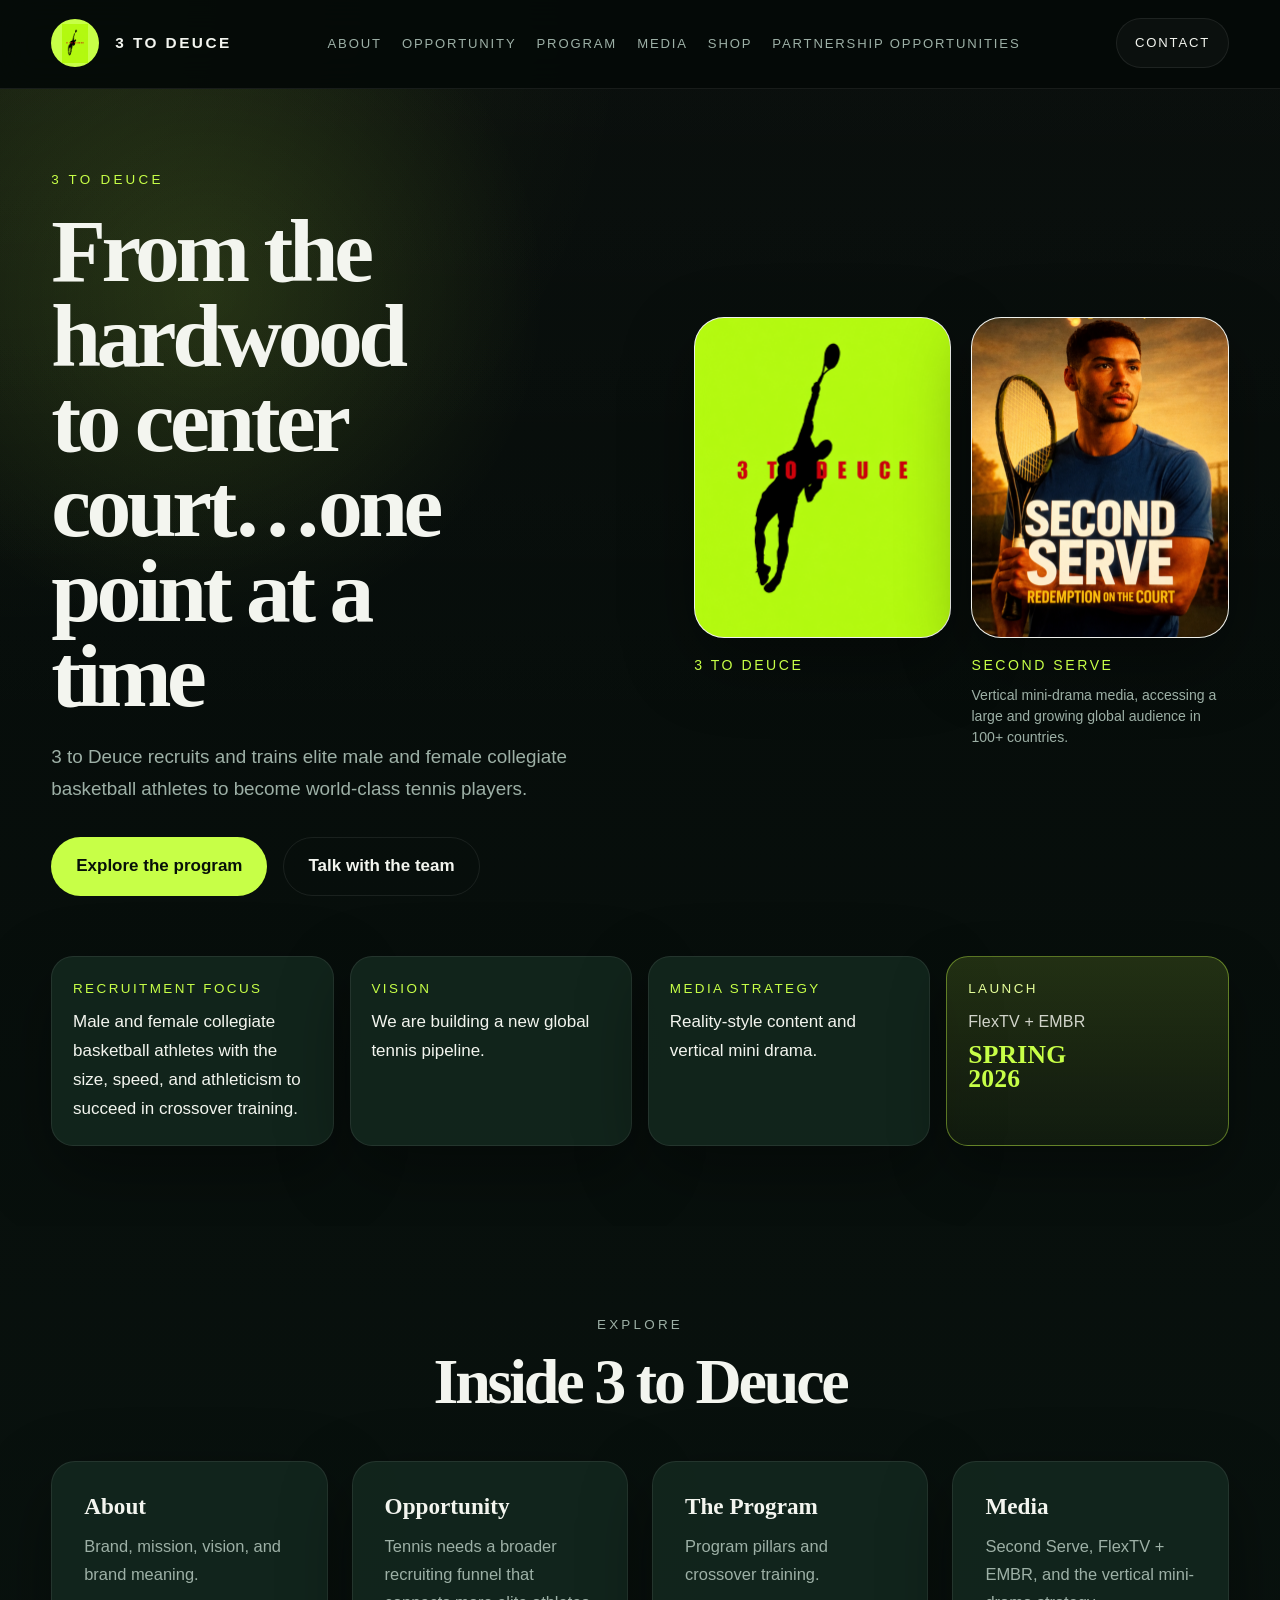
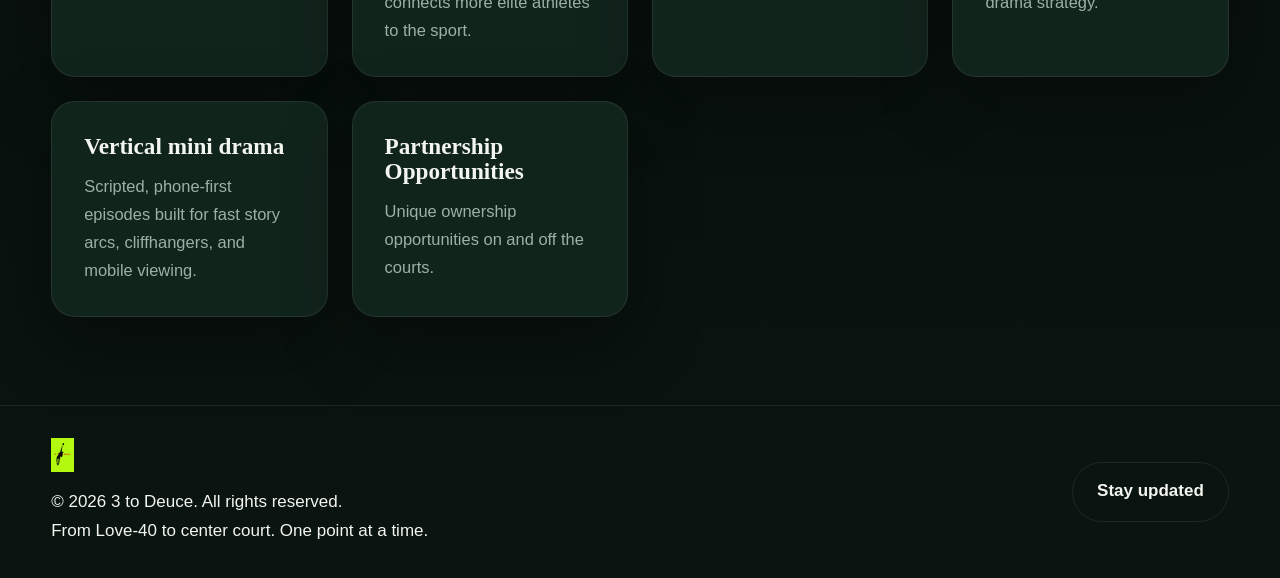
==== commit de3d978c: "making images cache safe" ====
--- a/index.html
+++ b/index.html
@@ -4,14 +4,14 @@
     <meta charset="UTF-8">
     <meta name="viewport" content="width=device-width, initial-scale=1.0">
     <title>3 to Deuce | Home</title>
-    <link rel="stylesheet" href="styles.css">
+    <link rel="stylesheet" href="styles.css?v=20260527">
 </head>
 <body data-page="home">
     <header>
         <nav class="navbar">
             <div class="container nav-shell">
                 <a class="brand-lockup" href="index.html" aria-label="3 to Deuce home">
-                    <span class="brand-mark"><img src="images/updated-logo-accent.png" alt="" aria-hidden="true"></span>
+                    <span class="brand-mark"><img src="images/updated-logo-accent.png?v=20260527" alt="" aria-hidden="true"></span>
                     <span class="brand-copy">
                         <strong>3 to Deuce</strong>
                     </span>
@@ -64,7 +64,7 @@
                 <div class="hero-gallery reveal">
                     <div class="hero-visual">
                         <div class="hero-visual-frame">
-                            <img src="images/updated-logo-accent.png" alt="3 to Deuce tennis silhouette artwork">
+                            <img src="images/updated-logo-accent.png?v=20260527" alt="3 to Deuce tennis silhouette artwork">
                         </div>
                         <div class="hero-visual-caption">
                             <span>3 to Deuce</span>
@@ -72,7 +72,7 @@
                     </div>
                     <div class="hero-visual">
                         <div class="hero-visual-frame">
-                            <img src="images/show-poster.png" alt="Second Serve poster">
+                            <img src="images/show-poster.png?v=20260527" alt="Second Serve poster">
                         </div>
                         <div class="hero-visual-caption hero-visual-caption-detail">
                             <span>Second Serve</span>
@@ -142,7 +142,7 @@
         <div class="container footer-grid">
             <div>
                 <div class="footer-logos">
-                    <img src="images/updated-logo-accent.png" alt="3 to Deuce logo">
+                    <img src="images/updated-logo-accent.png?v=20260527" alt="3 to Deuce logo">
                 </div>
                 <p>&copy; 2026 3 to Deuce. All rights reserved.</p>
                 <p>From Love-40 to center court. One point at a time.</p>
@@ -153,6 +153,6 @@
         </div>
     </footer>
 
-    <script src="script.js"></script>
+    <script src="script.js?v=20260527"></script>
 </body>
 </html>
